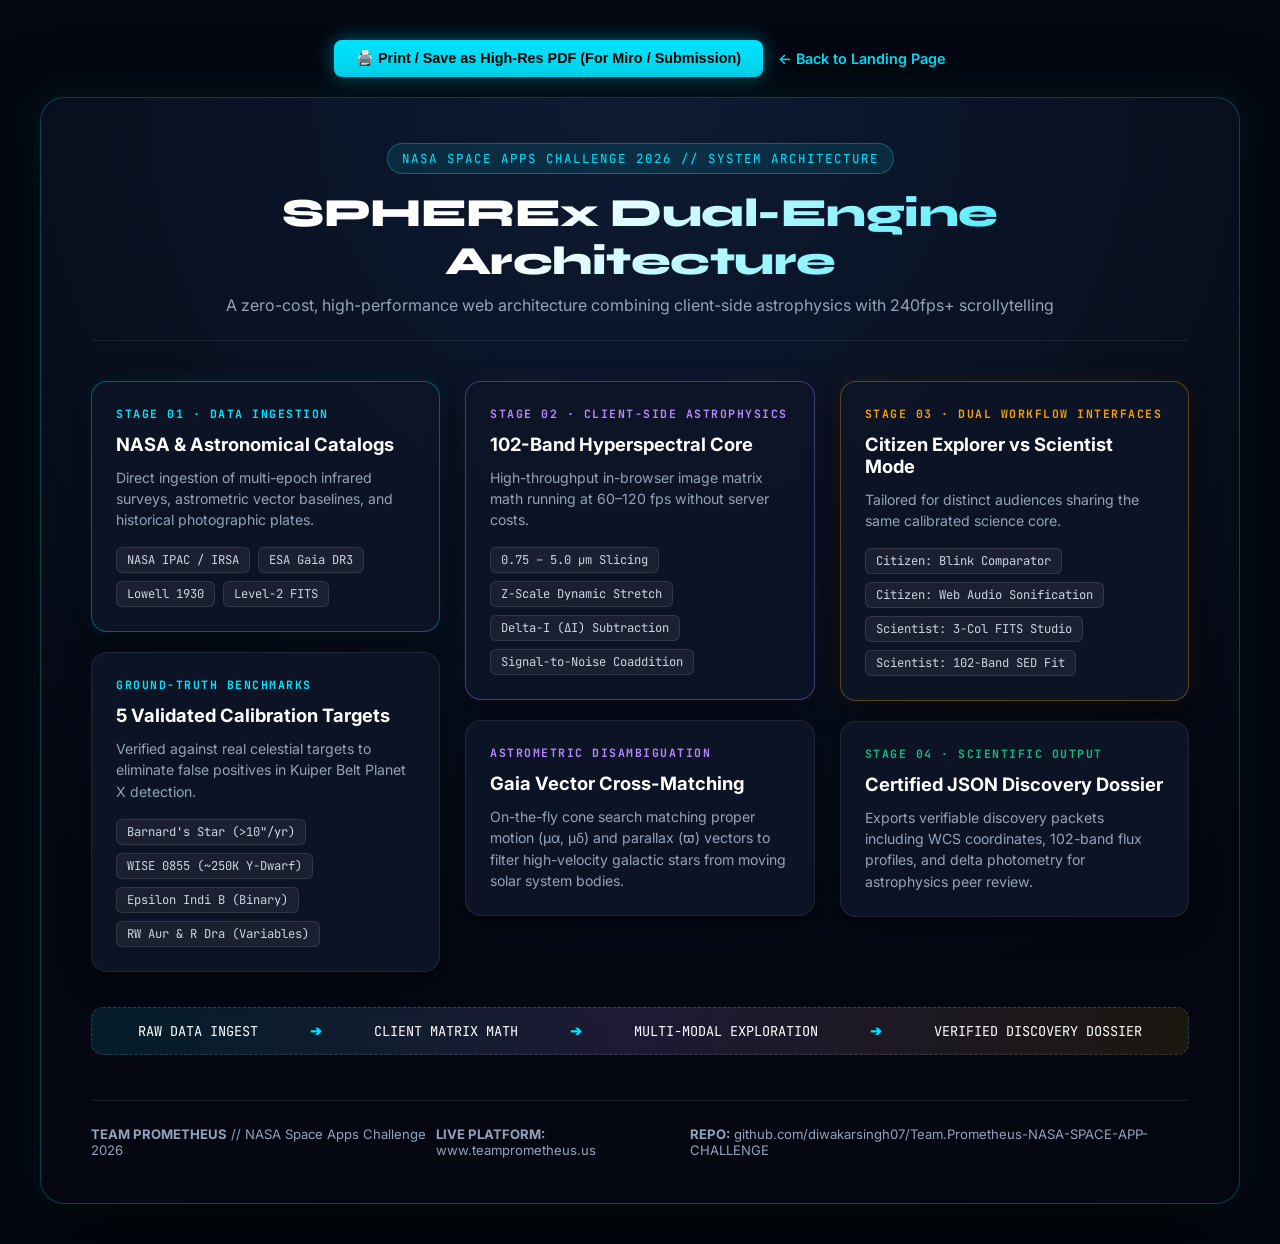
==== architecture.html @ a4afc69a "feat: add standalone NASA Space Apps system architecture poster for submission and Miro" ====
<!DOCTYPE html>
<html lang="en">
<head>
  <meta charset="UTF-8">
  <meta name="viewport" content="width=device-width, initial-scale=1.0">
  <title>Team Prometheus — NASA Space Apps 2026 Mission Architecture</title>
  <link rel="preconnect" href="https://fonts.googleapis.com">
  <link rel="preconnect" href="https://fonts.gstatic.com" crossorigin>
  <link href="https://fonts.googleapis.com/css2?family=Inter:wght@400;600;700;800&family=JetBrains+Mono:wght@500;700&family=Syne:wght@700;800&display=swap" rel="stylesheet">
  <style>
    :root {
      --bg: #040711;
      --card-bg: rgba(13, 21, 38, 0.95);
      --border: rgba(0, 229, 255, 0.25);
      --accent-cyan: #00e5ff;
      --accent-purple: #b388ff;
      --accent-amber: #f59e0b;
      --accent-emerald: #10b981;
      --text-main: #f8fafc;
      --text-dim: #94a3b8;
    }
    * { box-sizing: border-box; margin: 0; padding: 0; }
    body {
      background: var(--bg);
      color: var(--text-main);
      font-family: 'Inter', sans-serif;
      padding: 40px 20px;
      display: flex;
      flex-direction: column;
      align-items: center;
      min-height: 100vh;
    }
    .poster-container {
      max-width: 1200px;
      width: 100%;
      background: radial-gradient(circle at 50% 0%, #0e1b33 0%, #040711 75%);
      border: 1px solid var(--border);
      border-radius: 24px;
      padding: 45px 50px;
      box-shadow: 0 25px 80px rgba(0,0,0,0.9), 0 0 40px rgba(0,229,255,0.12);
    }
    .poster-header {
      text-align: center;
      margin-bottom: 40px;
      border-bottom: 1px solid rgba(255,255,255,0.08);
      padding-bottom: 25px;
      position: relative;
    }
    .badge-top {
      display: inline-flex;
      align-items: center;
      gap: 8px;
      font-family: 'JetBrains Mono', monospace;
      font-size: 0.78rem;
      letter-spacing: 2px;
      color: var(--accent-cyan);
      background: rgba(0,229,255,0.1);
      border: 1px solid rgba(0,229,255,0.3);
      padding: 6px 14px;
      border-radius: 20px;
      margin-bottom: 15px;
    }
    h1 {
      font-family: 'Syne', sans-serif;
      font-size: 2.5rem;
      font-weight: 800;
      letter-spacing: -0.5px;
      background: linear-gradient(135deg, #ffffff 40%, var(--accent-cyan) 100%);
      -webkit-background-clip: text;
      -webkit-text-fill-color: transparent;
      margin-bottom: 10px;
    }
    .subhead {
      font-size: 1rem;
      color: var(--text-dim);
    }
    
    /* Flowchart Grid */
    .flow-grid {
      display: grid;
      grid-template-columns: 1fr 1fr 1fr;
      gap: 25px;
      position: relative;
    }
    .flow-col {
      display: flex;
      flex-direction: column;
      gap: 20px;
    }
    .flow-card {
      background: var(--card-bg);
      border: 1px solid rgba(255,255,255,0.08);
      border-radius: 16px;
      padding: 24px;
      display: flex;
      flex-direction: column;
      gap: 12px;
      position: relative;
      box-shadow: 0 10px 25px rgba(0,0,0,0.5);
    }
    .flow-card.highlight-cyan {
      border-color: rgba(0,229,255,0.35);
      box-shadow: 0 10px 30px rgba(0,0,0,0.6), 0 0 20px rgba(0,229,255,0.1);
    }
    .flow-card.highlight-purple {
      border-color: rgba(179,136,255,0.35);
      box-shadow: 0 10px 30px rgba(0,0,0,0.6), 0 0 20px rgba(179,136,255,0.1);
    }
    .flow-card.highlight-amber {
      border-color: rgba(245,158,11,0.35);
      box-shadow: 0 10px 30px rgba(0,0,0,0.6), 0 0 20px rgba(245,158,11,0.1);
    }
    
    .card-label {
      font-family: 'JetBrains Mono', monospace;
      font-size: 0.72rem;
      letter-spacing: 1.5px;
      font-weight: 700;
      text-transform: uppercase;
    }
    .col-cyan { color: var(--accent-cyan); }
    .col-purple { color: var(--accent-purple); }
    .col-amber { color: var(--accent-amber); }
    .col-emerald { color: var(--accent-emerald); }

    .card-title {
      font-size: 1.15rem;
      font-weight: 700;
      color: #fff;
    }
    .card-body {
      font-size: 0.88rem;
      color: var(--text-dim);
      line-height: 1.5;
    }
    .pill-list {
      display: flex;
      flex-wrap: wrap;
      gap: 8px;
      margin-top: 5px;
    }
    .spec-pill {
      background: rgba(255,255,255,0.06);
      border: 1px solid rgba(255,255,255,0.1);
      font-size: 0.76rem;
      padding: 4px 10px;
      border-radius: 6px;
      color: #cbd5e1;
      font-family: 'JetBrains Mono', monospace;
    }

    /* Arrow Connector Banner */
    .pipeline-connector {
      grid-column: 1 / -1;
      background: linear-gradient(90deg, rgba(0,229,255,0.1), rgba(179,136,255,0.15), rgba(245,158,11,0.1));
      border: 1px dashed rgba(255,255,255,0.15);
      border-radius: 12px;
      padding: 14px 20px;
      display: flex;
      align-items: center;
      justify-content: space-around;
      font-family: 'JetBrains Mono', monospace;
      font-size: 0.85rem;
      color: #fff;
      margin: 10px 0;
    }
    .arrow-icon { color: var(--accent-cyan); font-weight: 800; }

    /* Footer & Actions */
    .poster-footer {
      margin-top: 35px;
      border-top: 1px solid rgba(255,255,255,0.08);
      padding-top: 25px;
      display: flex;
      justify-content: space-between;
      align-items: center;
      font-size: 0.82rem;
      color: var(--text-dim);
    }
    .print-bar {
      margin-bottom: 20px;
      display: flex;
      gap: 15px;
    }
    .action-btn {
      background: var(--accent-cyan);
      color: #000;
      border: none;
      padding: 10px 22px;
      border-radius: 8px;
      font-weight: 700;
      font-size: 0.9rem;
      cursor: pointer;
      display: inline-flex;
      align-items: center;
      gap: 8px;
      box-shadow: 0 0 20px rgba(0,229,255,0.4);
      transition: all 0.2s;
    }
    .action-btn:hover {
      background: #38bdf8;
      transform: translateY(-2px);
    }
    @media print {
      body { padding: 0; background: #000; }
      .print-bar { display: none; }
      .poster-container { border: none; box-shadow: none; max-width: 100%; }
    }
  </style>
</head>
<body>

  <div class="print-bar">
    <button class="action-btn" onclick="window.print()">🖨️ Print / Save as High-Res PDF (For Miro / Submission)</button>
    <a href="index.html" style="color:var(--accent-cyan); text-decoration:none; display:flex; align-items:center; font-size:0.9rem; font-weight:600;">← Back to Landing Page</a>
  </div>

  <div class="poster-container">
    <header class="poster-header">
      <div class="badge-top">NASA SPACE APPS CHALLENGE 2026 // SYSTEM ARCHITECTURE</div>
      <h1>SPHEREx Dual-Engine Architecture</h1>
      <p class="subhead">A zero-cost, high-performance web architecture combining client-side astrophysics with 240fps+ scrollytelling</p>
    </header>

    <div class="flow-grid">
      
      <!-- Column 1: Data Ingest & Ground Truth -->
      <div class="flow-col">
        <div class="flow-card highlight-cyan">
          <span class="card-label col-cyan">STAGE 01 · DATA INGESTION</span>
          <div class="card-title">NASA & Astronomical Catalogs</div>
          <p class="card-body">Direct ingestion of multi-epoch infrared surveys, astrometric vector baselines, and historical photographic plates.</p>
          <div class="pill-list">
            <span class="spec-pill">NASA IPAC / IRSA</span>
            <span class="spec-pill">ESA Gaia DR3</span>
            <span class="spec-pill">Lowell 1930</span>
            <span class="spec-pill">Level-2 FITS</span>
          </div>
        </div>

        <div class="flow-card">
          <span class="card-label col-cyan">GROUND-TRUTH BENCHMARKS</span>
          <div class="card-title">5 Validated Calibration Targets</div>
          <p class="card-body">Verified against real celestial targets to eliminate false positives in Kuiper Belt Planet X detection.</p>
          <div class="pill-list">
            <span class="spec-pill">Barnard's Star (>10"/yr)</span>
            <span class="spec-pill">WISE 0855 (~250K Y-Dwarf)</span>
            <span class="spec-pill">Epsilon Indi B (Binary)</span>
            <span class="spec-pill">RW Aur & R Dra (Variables)</span>
          </div>
        </div>
      </div>

      <!-- Column 2: Core Processing Pipeline -->
      <div class="flow-col">
        <div class="flow-card highlight-purple">
          <span class="card-label col-purple">STAGE 02 · CLIENT-SIDE ASTROPHYSICS</span>
          <div class="card-title">102-Band Hyperspectral Core</div>
          <p class="card-body">High-throughput in-browser image matrix math running at 60–120 fps without server costs.</p>
          <div class="pill-list">
            <span class="spec-pill">0.75 – 5.0 µm Slicing</span>
            <span class="spec-pill">Z-Scale Dynamic Stretch</span>
            <span class="spec-pill">Delta-I (ΔI) Subtraction</span>
            <span class="spec-pill">Signal-to-Noise Coaddition</span>
          </div>
        </div>

        <div class="flow-card">
          <span class="card-label col-purple">ASTROMETRIC DISAMBIGUATION</span>
          <div class="card-title">Gaia Vector Cross-Matching</div>
          <p class="card-body">On-the-fly cone search matching proper motion (&mu;&alpha;, &mu;&delta;) and parallax (&varpi;) vectors to filter high-velocity galactic stars from moving solar system bodies.</p>
        </div>
      </div>

      <!-- Column 3: Dual Interfaces & Verified Output -->
      <div class="flow-col">
        <div class="flow-card highlight-amber">
          <span class="card-label col-amber">STAGE 03 · DUAL WORKFLOW INTERFACES</span>
          <div class="card-title">Citizen Explorer vs Scientist Mode</div>
          <p class="card-body">Tailored for distinct audiences sharing the same calibrated science core.</p>
          <div class="pill-list">
            <span class="spec-pill">Citizen: Blink Comparator</span>
            <span class="spec-pill">Citizen: Web Audio Sonification</span>
            <span class="spec-pill">Scientist: 3-Col FITS Studio</span>
            <span class="spec-pill">Scientist: 102-Band SED Fit</span>
          </div>
        </div>

        <div class="flow-card">
          <span class="card-label col-emerald">STAGE 04 · SCIENTIFIC OUTPUT</span>
          <div class="card-title">Certified JSON Discovery Dossier</div>
          <p class="card-body">Exports verifiable discovery packets including WCS coordinates, 102-band flux profiles, and delta photometry for astrophysics peer review.</p>
        </div>
      </div>

      <!-- Connecting Pipeline Ribbon -->
      <div class="pipeline-connector">
        <span>RAW DATA INGEST</span> <span class="arrow-icon">➔</span>
        <span>CLIENT MATRIX MATH</span> <span class="arrow-icon">➔</span>
        <span>MULTI-MODAL EXPLORATION</span> <span class="arrow-icon">➔</span>
        <span>VERIFIED DISCOVERY DOSSIER</span>
      </div>

    </div>

    <footer class="poster-footer">
      <div><strong>TEAM PROMETHEUS</strong> // NASA Space Apps Challenge 2026</div>
      <div><strong>LIVE PLATFORM:</strong> www.teamprometheus.us</div>
      <div><strong>REPO:</strong> github.com/diwakarsingh07/Team.Prometheus-NASA-SPACE-APP-CHALLENGE</div>
    </footer>
  </div>

</body>
</html>
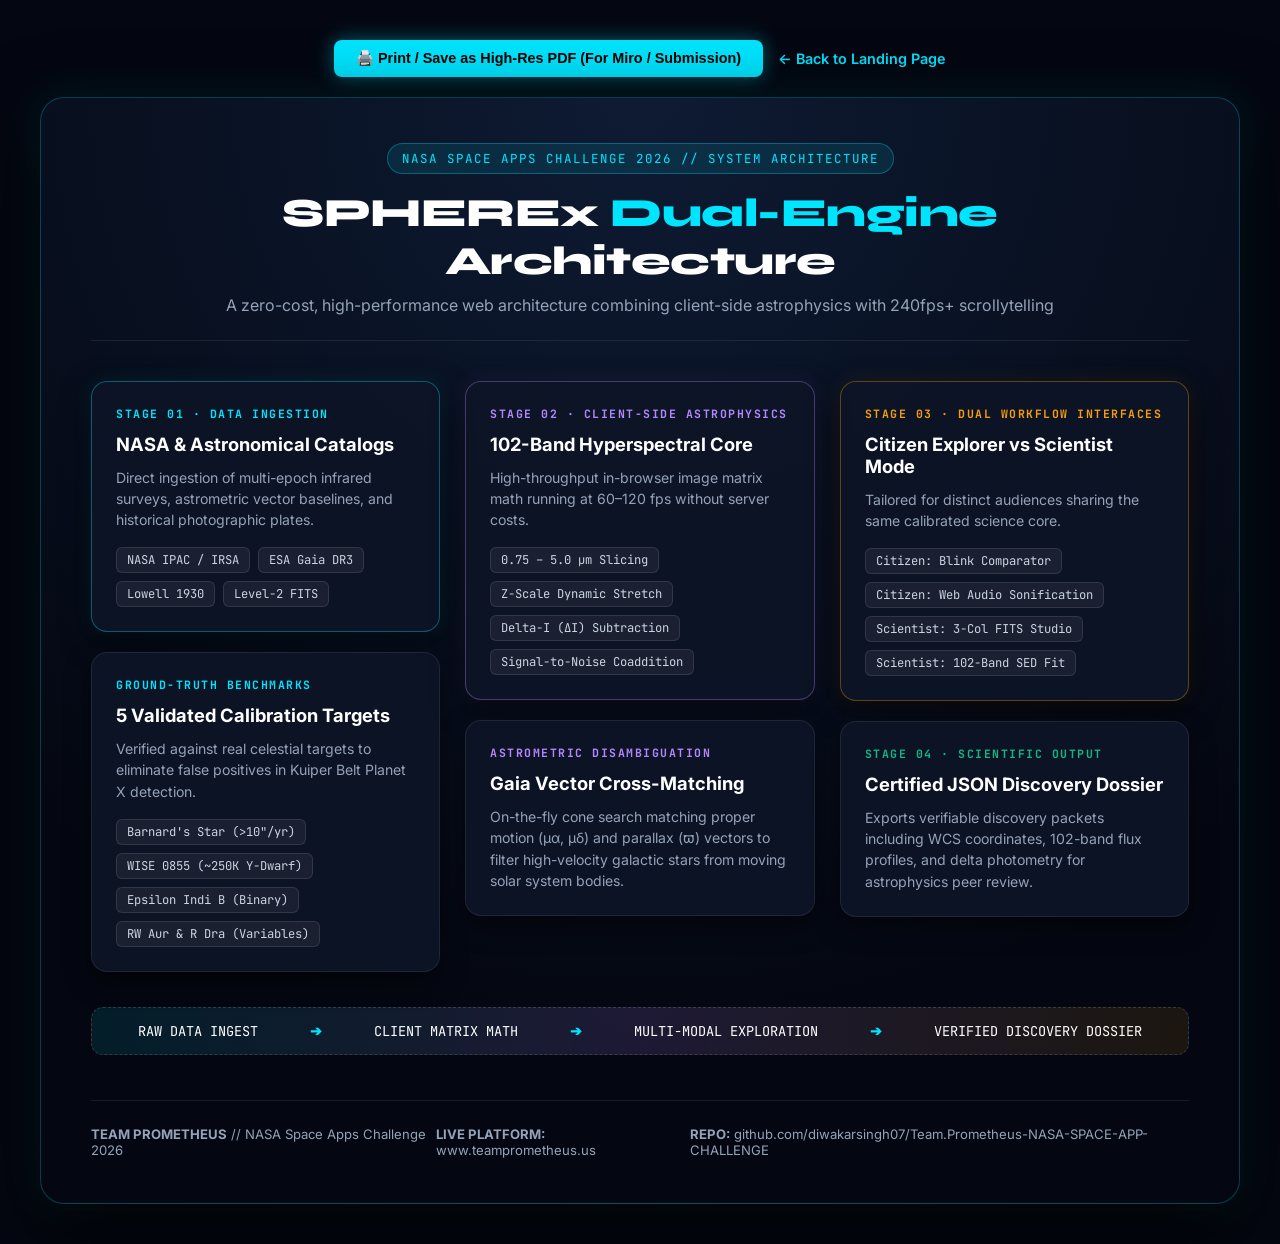
==== commit 8986e278: "fix: remove webkit text background clip to ensure clean print and export rendering" ====
--- a/architecture.html
+++ b/architecture.html
@@ -65,10 +65,11 @@
       font-size: 2.5rem;
       font-weight: 800;
       letter-spacing: -0.5px;
-      background: linear-gradient(135deg, #ffffff 40%, var(--accent-cyan) 100%);
-      -webkit-background-clip: text;
-      -webkit-text-fill-color: transparent;
+      color: #ffffff;
       margin-bottom: 10px;
+    }
+    h1 span {
+      color: var(--accent-cyan);
     }
     .subhead {
       font-size: 1rem;
@@ -218,7 +219,7 @@
   <div class="poster-container">
     <header class="poster-header">
       <div class="badge-top">NASA SPACE APPS CHALLENGE 2026 // SYSTEM ARCHITECTURE</div>
-      <h1>SPHEREx Dual-Engine Architecture</h1>
+      <h1>SPHEREx <span>Dual-Engine</span> Architecture</h1>
       <p class="subhead">A zero-cost, high-performance web architecture combining client-side astrophysics with 240fps+ scrollytelling</p>
     </header>
 
